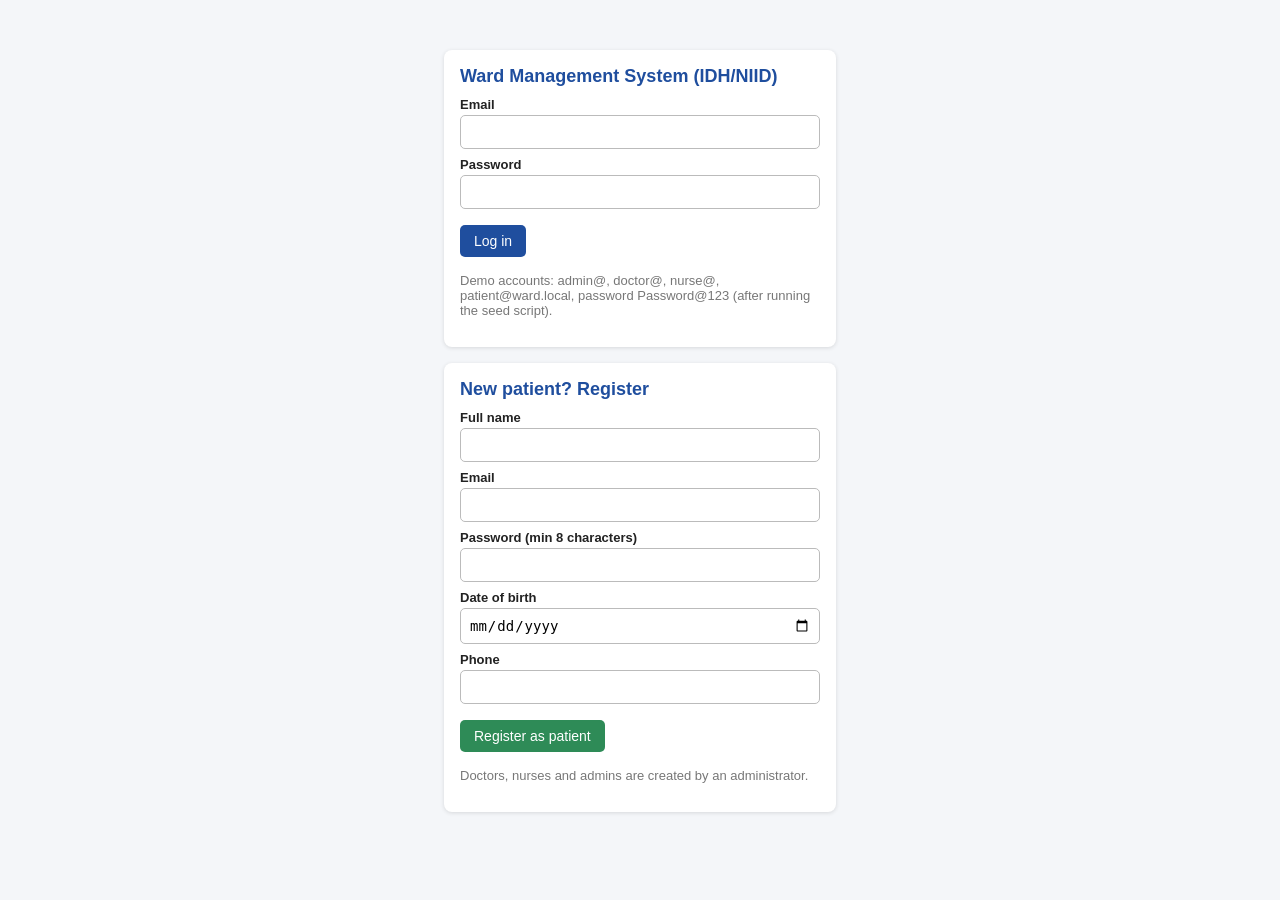
==== frontend/index.html @ dd2baaf8 "frontend codes for doctor, nurse, patient, and inventory management and etc" ====
<!DOCTYPE html>
<html lang="en">
<head>
  <meta charset="UTF-8"><meta name="viewport" content="width=device-width, initial-scale=1">
  <title>Ward Management System - Login</title>
  <link rel="stylesheet" href="css/style.css">
</head>
<body>
  <main class="login-box">
    <div class="card">
      <h2>Ward Management System (IDH/NIID)</h2>
      <form id="login-form">
        <label>Email</label><input name="email" type="email" required>
        <label>Password</label><input name="password" type="password" required>
        <p><button type="submit">Log in</button></p>
      </form>
      <p class="muted">Demo accounts: admin@, doctor@, nurse@, patient@ward.local, password Password@123 (after running the seed script).</p>
    </div>
    <div class="card">
      <h2>New patient? Register</h2>
      <form id="register-form">
        <label>Full name</label><input name="full_name" required>
        <label>Email</label><input name="email" type="email" required>
        <label>Password (min 8 characters)</label><input name="password" type="password" minlength="8" required>
        <label>Date of birth</label><input name="date_of_birth" type="date">
        <label>Phone</label><input name="phone">
        <p><button type="submit" class="green">Register as patient</button></p>
      </form>
      <p class="muted">Doctors, nurses and admins are created by an administrator.</p>
    </div>
  </main>
  <script src="js/common.js"></script>
  <script src="js/login.js"></script>
</body>
</html>
---- frontend/css/style.css ----
:root { --blue:#1F4E9E; --green:#2E8B57; --red:#C0392B; --orange:#D9730D; --grey:#f4f6f9; }
* { box-sizing: border-box; }
body { margin:0; font-family: Arial, Helvetica, sans-serif; background: var(--grey); color:#222; }
#nav { display:flex; align-items:center; gap:12px; background: var(--blue); color:#fff; padding:10px 18px; position:sticky; top:0; z-index:10; }
#nav .grow { flex:1; } #nav .brand { font-weight:bold; font-size:18px; }
#nav a { color:#fff; text-decoration:none; margin-right:8px; }
main { max-width:1100px; margin:18px auto; padding:0 14px; }
.card { background:#fff; border-radius:8px; padding:16px; margin-bottom:16px; box-shadow:0 1px 4px rgba(0,0,0,.12); }
.card h2 { margin:0 0 10px; font-size:18px; color: var(--blue); }
.grid { display:grid; grid-template-columns: repeat(auto-fit, minmax(300px,1fr)); gap:16px; }
label { display:block; margin:8px 0 3px; font-size:13px; font-weight:bold; }
input, select, textarea { width:100%; padding:8px; border:1px solid #bbb; border-radius:5px; font-size:14px; }
button { background: var(--blue); color:#fff; border:0; border-radius:5px; padding:8px 14px; cursor:pointer; font-size:14px; }
button.green { background: var(--green); } button.red { background: var(--red); } button.orange { background: var(--orange); }
button.small { padding:4px 9px; font-size:12px; }
button.grey { background:#777; }
table { width:100%; border-collapse:collapse; font-size:14px; }
th, td { text-align:left; padding:7px 6px; border-bottom:1px solid #e3e3e3; vertical-align:top; }
th { background:#eef2fa; }
.tag { display:inline-block; padding:2px 8px; border-radius:10px; font-size:12px; color:#fff; background:#777; }
.tag.red { background: var(--red); } .tag.green { background: var(--green); } .tag.orange { background: var(--orange); } .tag.blue { background: var(--blue); }
.alert-card { border-left:8px solid var(--red); background:#fff3f1; border-radius:6px; padding:10px 12px; margin-bottom:10px; }
.alert-card.acknowledged { border-left-color: var(--orange); background:#fff8ee; }
.alert-card.flash { animation: flash 1s infinite; }
@keyframes flash { 50% { background:#ffd2cc; } }
.beds { display:grid; grid-template-columns: repeat(auto-fill, minmax(150px,1fr)); gap:10px; }
.bed { border-radius:8px; padding:10px; color:#fff; min-height:90px; font-size:13px; }
.bed b { font-size:16px; }
.bed.available { background: var(--green); } .bed.occupied { background: var(--blue); }
.bed.maintenance { background:#777; } .bed.alert-active { background: var(--red); animation: flash 1s infinite; }
.bed.alert-acknowledged { background: var(--orange); }
.big-btn { width:100%; padding:26px; font-size:26px; background: var(--red); border-radius:12px; font-weight:bold; }
#toast { position:fixed; bottom:18px; left:50%; transform:translateX(-50%); background:#333; color:#fff; padding:10px 18px; border-radius:6px; display:none; z-index:50; max-width:90%; }
#toast.error { background: var(--red); }
#conn { font-size:12px; padding:2px 8px; border-radius:10px; background:#777; }
.muted { color:#777; font-size:13px; }
.login-box { max-width:420px; margin:50px auto; }
.row { display:flex; gap:8px; flex-wrap:wrap; align-items:center; }
@media (max-width:600px) { .big-btn { font-size:20px; } }
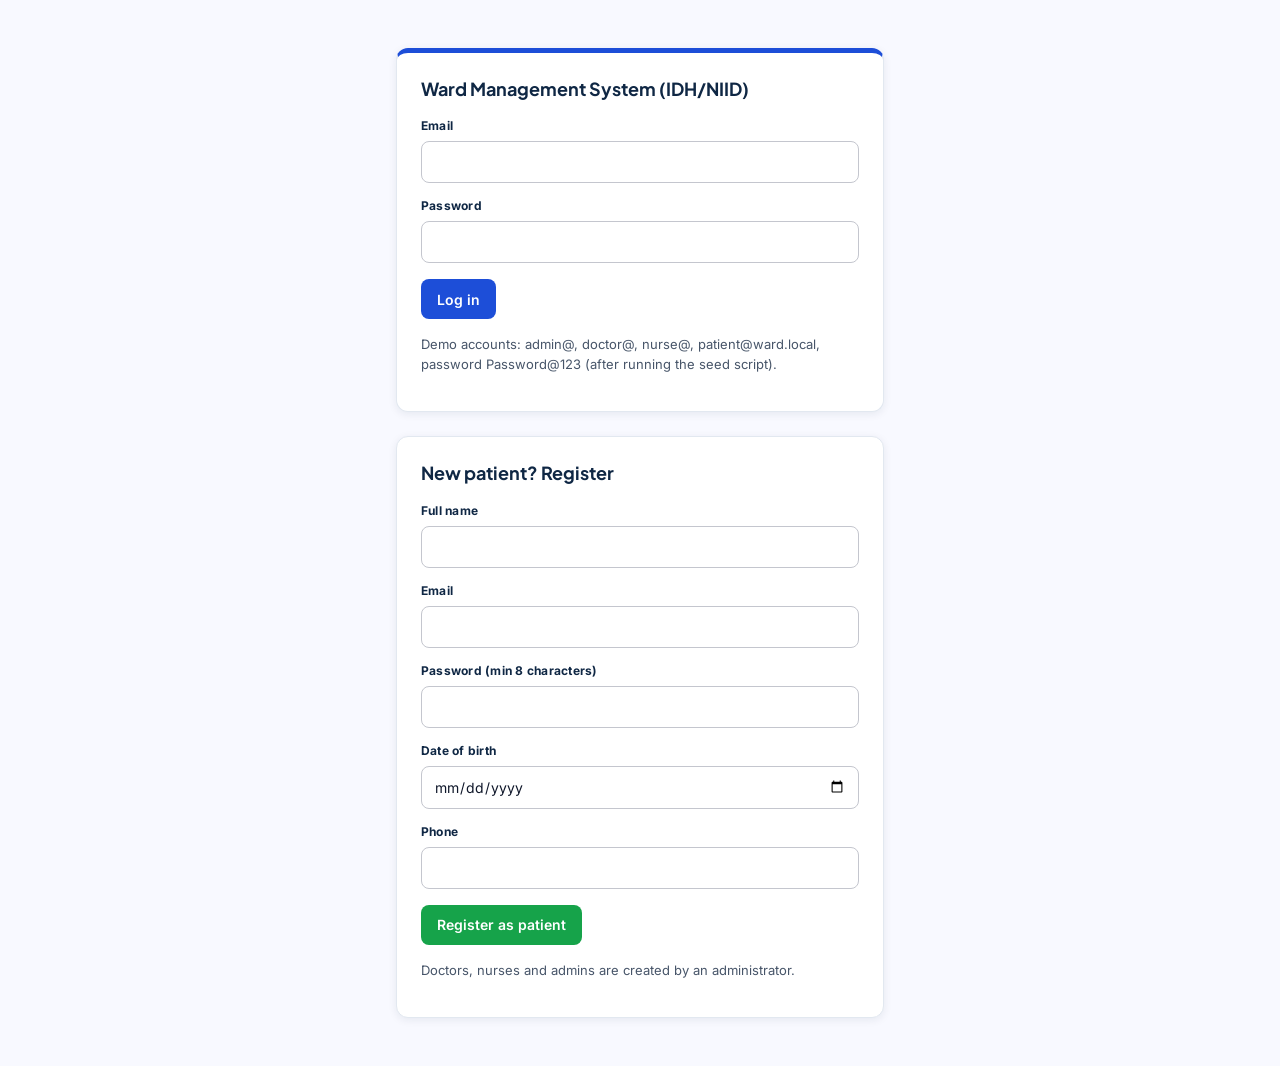
==== commit db102c70: "Updated UI#2" ====
--- a/frontend/index.html
+++ b/frontend/index.html
@@ -3,7 +3,7 @@
 <head>
   <meta charset="UTF-8"><meta name="viewport" content="width=device-width, initial-scale=1">
   <title>Ward Management System - Login</title>
-  <link rel="stylesheet" href="css/style.css">
+  <link rel="stylesheet" href="css/style.css?v=clinical-1">
 </head>
 <body>
   <main class="login-box">
--- a/frontend/css/style.css
+++ b/frontend/css/style.css
@@ -1,39 +1,332 @@
-:root { --blue:#1F4E9E; --green:#2E8B57; --red:#C0392B; --orange:#D9730D; --grey:#f4f6f9; }
+@import url("https://fonts.googleapis.com/css2?family=Inter:wght@400;500;600;700&family=Plus+Jakarta+Sans:wght@600;700&display=swap");
+
+:root {
+  --surface: #f8f9ff;
+  --surface-container: #e5eeff;
+  --surface-low: #eff4ff;
+  --white: #ffffff;
+  --navy: #0f2744;
+  --navy-deep: #001229;
+  --blue: #1d4ed8;
+  --blue-hover: #2563eb;
+  --sky: #0284c7;
+  --text: #0f172a;
+  --muted: #475569;
+  --outline: #c4c6ce;
+  --green: #16a34a;
+  --green-tint: #f0fdf4;
+  --red: #dc2626;
+  --red-active: #ef4444;
+  --red-tint: #fef2f2;
+  --orange: #d97706;
+  --orange-tint: #fffbeb;
+  --shadow: 0 2px 8px rgba(15, 39, 68, 0.08);
+  --shadow-hover: 0 8px 24px rgba(15, 39, 68, 0.12);
+}
+
 * { box-sizing: border-box; }
-body { margin:0; font-family: Arial, Helvetica, sans-serif; background: var(--grey); color:#222; }
-#nav { display:flex; align-items:center; gap:12px; background: var(--blue); color:#fff; padding:10px 18px; position:sticky; top:0; z-index:10; }
-#nav .grow { flex:1; } #nav .brand { font-weight:bold; font-size:18px; }
-#nav a { color:#fff; text-decoration:none; margin-right:8px; }
-main { max-width:1100px; margin:18px auto; padding:0 14px; }
-.card { background:#fff; border-radius:8px; padding:16px; margin-bottom:16px; box-shadow:0 1px 4px rgba(0,0,0,.12); }
-.card h2 { margin:0 0 10px; font-size:18px; color: var(--blue); }
-.grid { display:grid; grid-template-columns: repeat(auto-fit, minmax(300px,1fr)); gap:16px; }
-label { display:block; margin:8px 0 3px; font-size:13px; font-weight:bold; }
-input, select, textarea { width:100%; padding:8px; border:1px solid #bbb; border-radius:5px; font-size:14px; }
-button { background: var(--blue); color:#fff; border:0; border-radius:5px; padding:8px 14px; cursor:pointer; font-size:14px; }
-button.green { background: var(--green); } button.red { background: var(--red); } button.orange { background: var(--orange); }
-button.small { padding:4px 9px; font-size:12px; }
-button.grey { background:#777; }
-table { width:100%; border-collapse:collapse; font-size:14px; }
-th, td { text-align:left; padding:7px 6px; border-bottom:1px solid #e3e3e3; vertical-align:top; }
-th { background:#eef2fa; }
-.tag { display:inline-block; padding:2px 8px; border-radius:10px; font-size:12px; color:#fff; background:#777; }
-.tag.red { background: var(--red); } .tag.green { background: var(--green); } .tag.orange { background: var(--orange); } .tag.blue { background: var(--blue); }
-.alert-card { border-left:8px solid var(--red); background:#fff3f1; border-radius:6px; padding:10px 12px; margin-bottom:10px; }
-.alert-card.acknowledged { border-left-color: var(--orange); background:#fff8ee; }
-.alert-card.flash { animation: flash 1s infinite; }
-@keyframes flash { 50% { background:#ffd2cc; } }
-.beds { display:grid; grid-template-columns: repeat(auto-fill, minmax(150px,1fr)); gap:10px; }
-.bed { border-radius:8px; padding:10px; color:#fff; min-height:90px; font-size:13px; }
-.bed b { font-size:16px; }
-.bed.available { background: var(--green); } .bed.occupied { background: var(--blue); }
-.bed.maintenance { background:#777; } .bed.alert-active { background: var(--red); animation: flash 1s infinite; }
+
+html { min-width: 320px; }
+
+body {
+  margin: 0;
+  font-family: Inter, Arial, sans-serif;
+  background: var(--surface);
+  color: var(--text);
+  line-height: 1.5;
+}
+
+button, input, select, textarea { font: inherit; }
+
+button, a, input, select, textarea {
+  -webkit-tap-highlight-color: transparent;
+}
+
+button:focus-visible, a:focus-visible, input:focus-visible,
+select:focus-visible, textarea:focus-visible {
+  outline: 3px solid #93c5fd;
+  outline-offset: 2px;
+}
+
+#nav {
+  display: flex;
+  align-items: center;
+  gap: 18px;
+  min-height: 64px;
+  padding: 12px 24px;
+  color: var(--navy);
+  background: rgba(255,255,255,.95);
+  border-bottom: 1px solid var(--surface-container);
+  box-shadow: 0 1px 8px rgba(15,39,68,.06);
+  backdrop-filter: blur(12px);
+  position: sticky;
+  top: 0;
+  z-index: 10;
+}
+
+#nav .grow { flex: 1; }
+#nav .brand {
+  font-family: "Plus Jakarta Sans", sans-serif;
+  font-weight: 700;
+  color: var(--navy);
+  font-size: 18px;
+  letter-spacing: -0.01em;
+  white-space: nowrap;
+}
+#nav a {
+  color: var(--muted);
+  text-decoration: none;
+  font-size: 14px;
+  font-weight: 600;
+  padding: 8px 2px;
+  border-bottom: 2px solid transparent;
+}
+#nav a:hover, #nav a:focus-visible {
+  color: var(--blue);
+  border-bottom-color: #60a5fa;
+}
+#nav > span:not(.brand):not(.grow) { font-size: 13px; color: var(--muted); }
+
+.clinical-sidebar {
+  position: fixed;
+  top: 64px;
+  bottom: 0;
+  left: 0;
+  z-index: 10;
+  width: 232px;
+  padding: 28px 16px;
+  background: var(--white);
+  border-right: 1px solid var(--surface-container);
+}
+.clinical-sidebar p { margin: 0 12px 12px; }
+.clinical-sidebar a {
+  display: block;
+  padding: 11px 12px;
+  color: var(--muted);
+  border-radius: 8px;
+  font-size: 13px;
+  font-weight: 600;
+  text-decoration: none;
+}
+.clinical-sidebar a:hover, .clinical-sidebar a:focus-visible,
+.clinical-sidebar a.active {
+  color: var(--blue);
+  background: var(--surface-low);
+  border-bottom: 0;
+}
+.clinical-sidebar .critical-link { color: var(--red); }
+
+main {
+  max-width: 1240px;
+  margin: 0 auto;
+  padding: 32px 24px 48px;
+}
+.clinical-sidebar ~ main { margin-left: 232px; padding-top: 96px; }
+
+.card {
+  background: var(--white);
+  border: 1px solid #e2e8f0;
+  border-radius: 12px;
+  padding: 24px;
+  margin-bottom: 24px;
+  box-shadow: var(--shadow);
+}
+.card:hover { box-shadow: var(--shadow-hover); }
+.card h2 {
+  margin: 0 0 16px;
+  color: var(--navy);
+  font-family: "Plus Jakarta Sans", sans-serif;
+  font-size: 18px;
+  line-height: 1.35;
+}
+.grid {
+  display: grid;
+  grid-template-columns: repeat(auto-fit, minmax(300px, 1fr));
+  gap: 24px;
+}
+
+label {
+  display: block;
+  margin: 14px 0 6px;
+  color: var(--navy);
+  font-size: 12px;
+  font-weight: 700;
+  letter-spacing: 0.02em;
+}
+input, select, textarea {
+  width: 100%;
+  min-height: 42px;
+  padding: 9px 12px;
+  color: var(--text);
+  background: var(--white);
+  border: 1px solid var(--outline);
+  border-radius: 8px;
+  font-size: 14px;
+}
+textarea { min-height: 96px; resize: vertical; }
+input::placeholder { color: #64748b; }
+input:hover, select:hover, textarea:hover { border-color: #64748b; }
+input:focus, select:focus, textarea:focus {
+  border-color: var(--blue);
+  box-shadow: 0 0 0 3px #dbeafe;
+  outline: none;
+}
+
+button {
+  min-height: 40px;
+  padding: 9px 16px;
+  color: var(--white);
+  background: var(--blue);
+  border: 0;
+  border-radius: 8px;
+  cursor: pointer;
+  font-size: 14px;
+  font-weight: 600;
+  transition: background 120ms ease, transform 120ms ease;
+}
+button:hover { background: var(--blue-hover); }
+button:active { transform: translateY(1px); }
+button.green { background: var(--green); }
+button.green:hover { background: #15803d; }
+button.red { background: var(--red); }
+button.red:hover { background: #b91c1c; }
+button.orange { background: var(--orange); }
+button.orange:hover { background: #b45309; }
+button.grey { background: #475569; }
+button.grey:hover { background: #334155; }
+button.small { min-height: 32px; padding: 6px 10px; font-size: 12px; }
+
+table {
+  width: 100%;
+  border-collapse: collapse;
+  font-size: 14px;
+  font-variant-numeric: tabular-nums;
+}
+th, td {
+  padding: 12px 10px;
+  text-align: left;
+  border-bottom: 1px solid #e2e8f0;
+  vertical-align: top;
+}
+th {
+  color: var(--navy);
+  background: var(--surface-low);
+  font-size: 12px;
+  font-weight: 700;
+  letter-spacing: 0.02em;
+}
+tr:hover td { background: #f8fbff; }
+
+.tag {
+  display: inline-block;
+  padding: 3px 9px;
+  border-radius: 999px;
+  color: var(--white);
+  background: #64748b;
+  font-size: 12px;
+  font-weight: 600;
+}
+.tag.red { background: var(--red); }
+.tag.green { background: var(--green); }
+.tag.orange { background: var(--orange); }
+.tag.blue { background: var(--blue); }
+
+.alert-card {
+  margin-bottom: 12px;
+  padding: 16px;
+  border: 1px solid #fecaca;
+  border-left: 6px solid var(--red);
+  border-radius: 10px;
+  background: var(--red-tint);
+}
+.alert-card.acknowledged {
+  border-color: #fde68a;
+  border-left-color: var(--orange);
+  background: var(--orange-tint);
+}
+.alert-card.flash { animation: alert-pulse 1.8s ease-in-out infinite; }
+@keyframes alert-pulse {
+  50% { box-shadow: 0 0 0 4px rgba(220, 38, 38, 0.12); }
+}
+
+.beds {
+  display: grid;
+  grid-template-columns: repeat(auto-fill, minmax(150px, 1fr));
+  gap: 12px;
+}
+.bed {
+  min-height: 100px;
+  padding: 14px;
+  border-radius: 10px;
+  color: var(--white);
+  font-size: 13px;
+  box-shadow: var(--shadow);
+}
+.bed b { font-size: 18px; font-variant-numeric: tabular-nums; }
+.bed.available { background: var(--green); }
+.bed.occupied { background: var(--blue); }
+.bed.maintenance { background: #64748b; }
+.bed.alert-active { background: var(--red); animation: alert-pulse 1.8s ease-in-out infinite; }
 .bed.alert-acknowledged { background: var(--orange); }
-.big-btn { width:100%; padding:26px; font-size:26px; background: var(--red); border-radius:12px; font-weight:bold; }
-#toast { position:fixed; bottom:18px; left:50%; transform:translateX(-50%); background:#333; color:#fff; padding:10px 18px; border-radius:6px; display:none; z-index:50; max-width:90%; }
+
+.big-btn {
+  width: 100%;
+  min-height: 100px;
+  padding: 24px;
+  color: var(--white);
+  background: var(--red);
+  border-radius: 12px;
+  font-size: 26px;
+  font-weight: 700;
+  letter-spacing: 0.03em;
+}
+.big-btn:hover { background: #b91c1c; }
+
+#toast {
+  position: fixed;
+  bottom: 24px;
+  left: 50%;
+  z-index: 50;
+  display: none;
+  max-width: 90%;
+  padding: 12px 18px;
+  color: var(--white);
+  background: var(--navy);
+  border-radius: 8px;
+  box-shadow: var(--shadow-hover);
+  transform: translateX(-50%);
+}
 #toast.error { background: var(--red); }
-#conn { font-size:12px; padding:2px 8px; border-radius:10px; background:#777; }
-.muted { color:#777; font-size:13px; }
-.login-box { max-width:420px; margin:50px auto; }
-.row { display:flex; gap:8px; flex-wrap:wrap; align-items:center; }
-@media (max-width:600px) { .big-btn { font-size:20px; } }
+#conn {
+  padding: 3px 9px;
+  color: var(--white);
+  background: #64748b;
+  border-radius: 999px;
+  font-size: 12px;
+}
+.muted { color: var(--muted); font-size: 13px; }
+.login-box { max-width: 520px; margin: 48px auto; padding: 0 16px; }
+.login-box .card:first-child { border-top: 5px solid var(--blue); }
+.row { display: flex; gap: 10px; flex-wrap: wrap; align-items: center; }
+
+@media (max-width: 700px) {
+  #nav { gap: 10px; padding: 12px 16px; flex-wrap: wrap; }
+  #nav .grow { display: none; }
+  #nav > span:not(.brand):not(.grow) { margin-left: auto; }
+  .clinical-sidebar { display: none; }
+  main { margin-left: 0; padding: 24px 16px 40px; }
+  .clinical-sidebar ~ main { margin-left: 0; padding-top: 88px; }
+  .card { padding: 18px; margin-bottom: 16px; }
+  .grid { gap: 16px; grid-template-columns: 1fr; }
+  .login-box { margin: 24px auto; }
+  .big-btn { min-height: 84px; font-size: 20px; }
+  table { display: block; overflow-x: auto; white-space: nowrap; }
+}
+
+@media (prefers-reduced-motion: reduce) {
+  *, *::before, *::after {
+    animation-duration: 0.01ms !important;
+    animation-iteration-count: 1 !important;
+    transition-duration: 0.01ms !important;
+  }
+}
